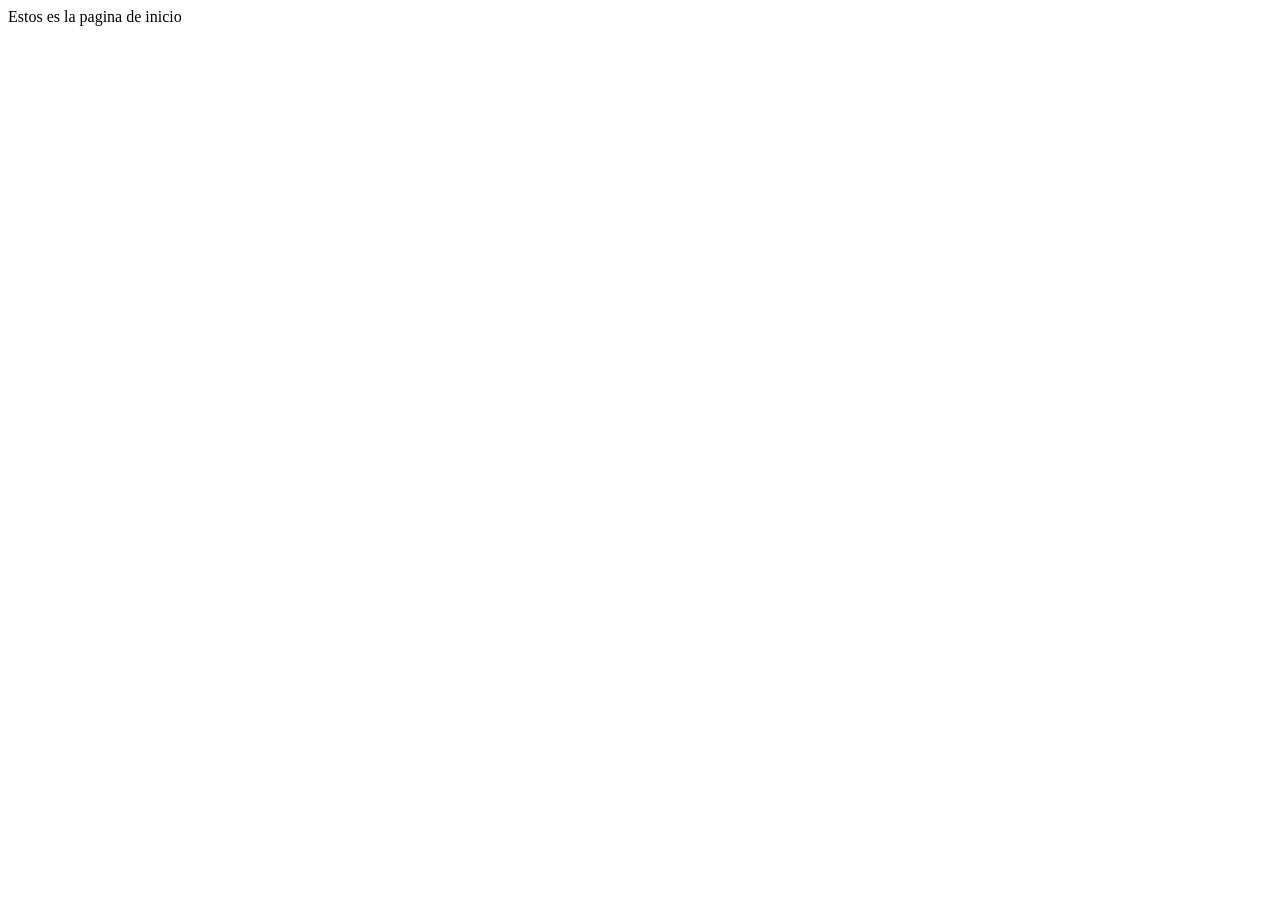
==== src/index.html @ 05f79387 "Preparado bas para paguina del robot" ====
<!DOCTYPE html>
<html lang="en">
<head>
  <meta charset="UTF-8">
  <meta name="viewport" content="width=device-width, initial-scale=1.0">
  <title>Document</title>
</head>
<body>
    Estos es la pagina de inicio
</body>
</html>
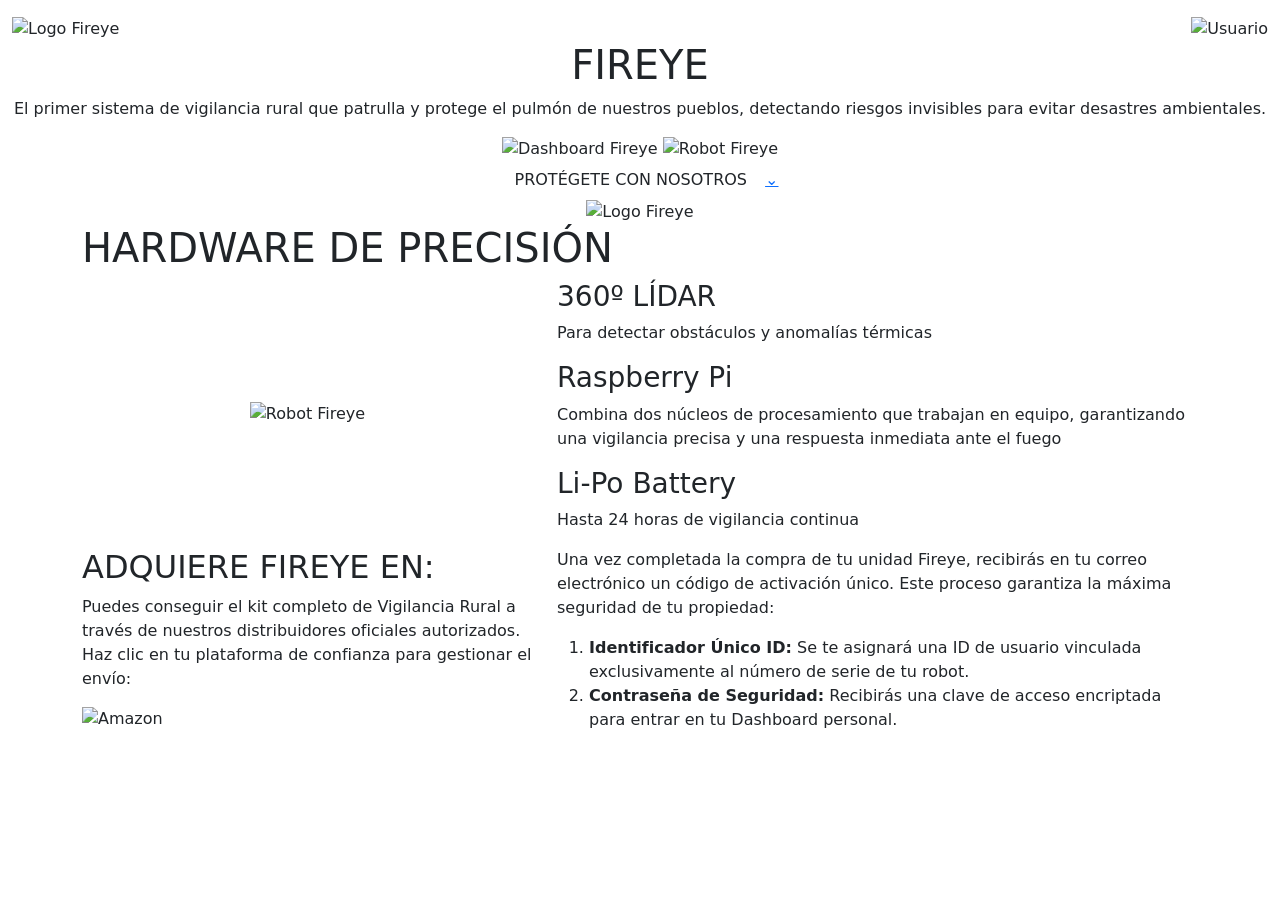
==== commit 6326fa87: "index corregido" ====
--- a/src/index.html
+++ b/src/index.html
@@ -1,11 +1,163 @@
 <!DOCTYPE html>
-<html lang="en">
+<html lang="es">
 <head>
   <meta charset="UTF-8">
   <meta name="viewport" content="width=device-width, initial-scale=1.0">
-  <title>Document</title>
+  <title>Fireye</title>
+
+  <!-- Bootstrap -->
+  <link
+    href="https://cdn.jsdelivr.net/npm/bootstrap@5.3.3/dist/css/bootstrap.min.css"
+    rel="stylesheet"
+  >
+
+  <!-- Google Font -->
+  <link rel="preconnect" href="https://fonts.googleapis.com">
+  <link rel="preconnect" href="https://fonts.gstatic.com" crossorigin>
+  <link
+    href="https://fonts.googleapis.com/css2?family=Orbitron:wght@500;700;800&family=Rajdhani:wght@400;500;600;700&display=swap"
+    rel="stylesheet"
+  >
+
+  <!-- CSS propio -->
+  <link rel="stylesheet" href="../css/indexcss.css">
 </head>
 <body>
-    Estos es la pagina de inicio
+
+  <div class="page-wrapper container-fluid py-3">
+    <div class="main-panel mx-auto">
+
+      <!-- Cabecera -->
+      <header class="top-bar d-flex justify-content-between align-items-start">
+        <div class="eye-logo-wrap">
+          <img src="../img/logoFireyeNegro.png" alt="Logo Fireye" class="eye-logo">
+        </div>
+
+        <div class="user-icon-wrap">
+          <img src="../img/bell-svgrepo-com.svg" alt="Usuario" class="user-icon">
+        </div>
+      </header>
+
+      <!-- Marca -->
+      <section class="brand-section text-center">
+        <h1 class="brand-title">
+          FIR<span class="brand-e">E</span>YE
+        </h1>
+
+        <p class="brand-subtitle mx-auto">
+          El primer sistema de vigilancia rural que patrulla y protege el pulmón de nuestros pueblos,
+          detectando riesgos invisibles para evitar desastres ambientales.
+        </p>
+      </section>
+
+      <!-- Fondo rojo unificado -->
+      <section class="red-shape-section">
+
+        <!-- Parte superior -->
+        <div class="hero-zone">
+          <div class="container">
+            <div class="row justify-content-center hero-row">
+                 <div class="col-lg-8 text-center position-relative">
+
+            
+              <img src="../img/dashboard-mockup.png"
+                alt="Dashboard Fireye"
+                class="hero-dashboard img-fluid">
+
+              
+                <img src="../img/robot.png"
+                  alt="Robot Fireye"
+                  class="hero-robot">
+
+                </div>
+            </div>
+
+            <div class="text-center hero-cta">
+              <a href="#" class="btn protect-btn">PROTÉGETE CON NOSOTROS</a>
+              <a href="#hardware" class="arrow-down">⌄</a>
+            </div>
+          </div>
+        </div>
+
+        <!-- Parte inferior -->
+        <div class="hardware-zone">
+          <div class="container">
+              
+            <div class="hardware-header text-center">
+              <img src="../img/logoFireyeNegro.png" alt="Logo Fireye" class="hardware-eye">
+            </div>
+             <h1 id="hardware" class="hardware-title hardware-title-absolute">
+                     HARDWARE DE PRECISIÓN
+              </h1>
+
+            <div class="row align-items-center hardware-content">
+              <div class="col-lg-5 text-center">
+                <img src="../img/robot.png" alt="Robot Fireye" class="hardware-robot img-fluid">
+              </div>
+
+              <div class="col-lg-7">
+                <div class="hardware-item lidar">
+                  <h3>360º LÍDAR</h3>
+                  <p>Para detectar obstáculos y anomalías térmicas</p>
+                </div>
+               <div class="hardware-item raspberry">
+                  <h3>Raspberry Pi</h3>
+                  <p>
+                    Combina dos núcleos de procesamiento que trabajan en equipo,
+                    garantizando una vigilancia precisa y una respuesta inmediata ante el fuego
+                  </p>
+                </div>
+                <div class="hardware-item battery">
+                  <h3>Li-Po Battery</h3>
+                  <p>Hasta 24 horas de vigilancia continua</p>
+                </div>
+              </div>
+            </div>
+          </div>
+        </div>
+
+      </section>
+
+      <!-- Parte inferior blanca -->
+      <section class="info-section">
+        <div class="container">
+          <div class="row gy-4">
+            <div class="col-lg-5">
+              <h2 class="info-title">ADQUIERE FIREYE EN:</h2>
+              <p class="info-text">
+                Puedes conseguir el kit completo de Vigilancia Rural a través de nuestros
+                distribuidores oficiales autorizados. Haz clic en tu plataforma de confianza
+                para gestionar el envío:
+              </p>
+
+              <div class="store-box">
+                <img src="../img/amazon-icon.png" alt="Amazon" class="store-icon">
+              </div>
+            </div>
+
+            <div class="col-lg-7">
+              <p class="info-text">
+                Una vez completada la compra de tu unidad Fireye, recibirás en tu correo electrónico
+                un código de activación único. Este proceso garantiza la máxima seguridad de tu propiedad:
+              </p>
+
+              <ol class="info-list">
+                <li>
+                  <strong>Identificador Único ID:</strong>
+                  Se te asignará una ID de usuario vinculada exclusivamente al número de serie de tu robot.
+                </li>
+                <li>
+                  <strong>Contraseña de Seguridad:</strong>
+                  Recibirás una clave de acceso encriptada para entrar en tu Dashboard personal.
+                </li>
+              </ol>
+            </div>
+          </div>
+        </div>
+      </section>
+
+    </div>
+  </div>
+
 </body>
 </html>
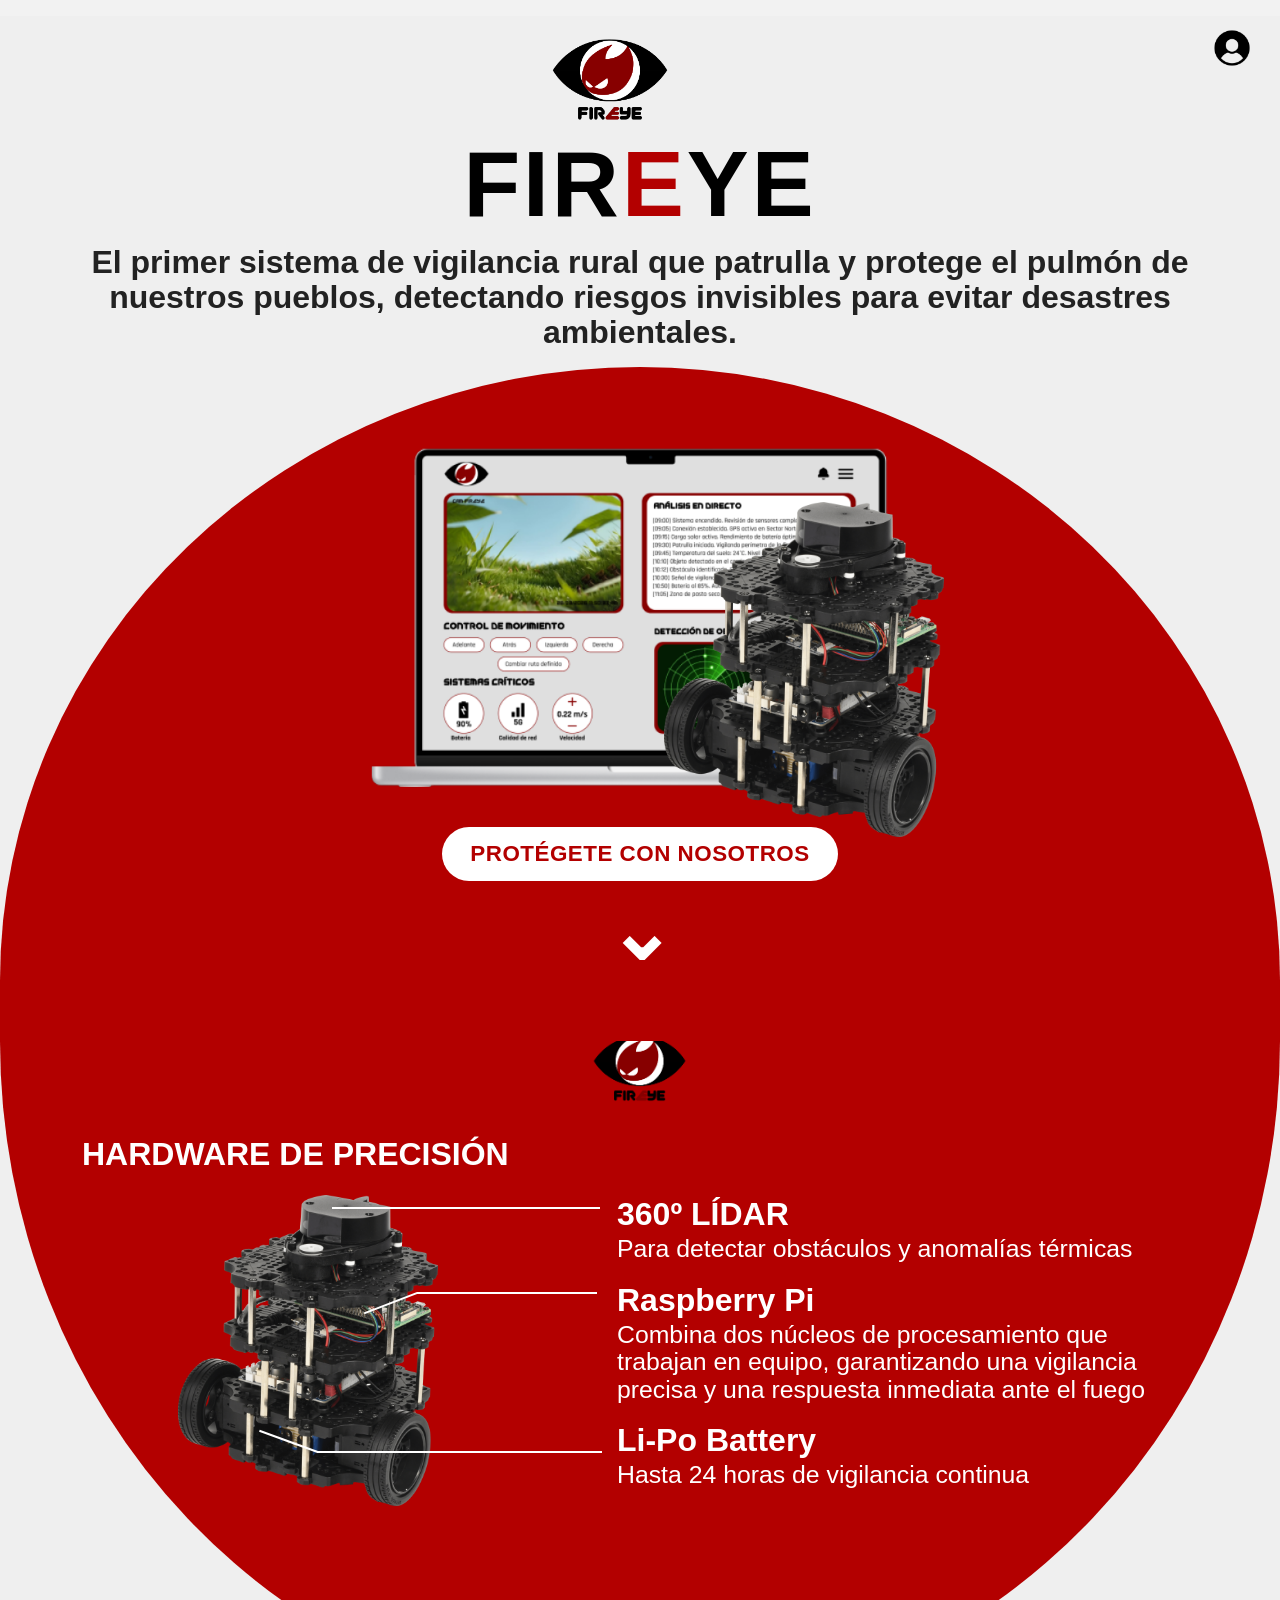
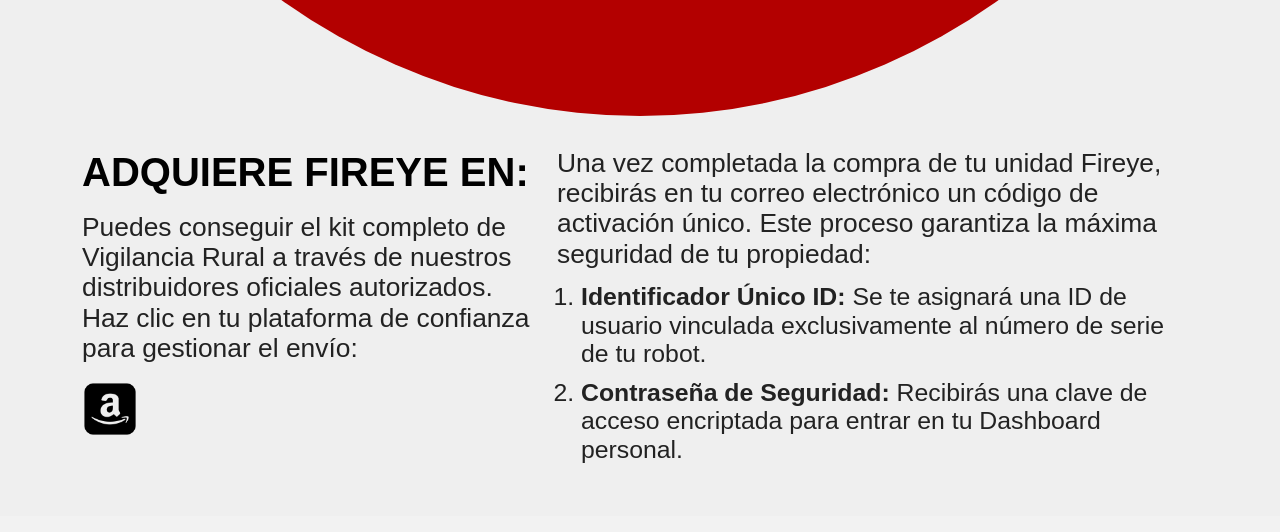
==== commit a1f77220: "fix index fix index" ====
--- a/src/index.html
+++ b/src/index.html
@@ -20,7 +20,7 @@
   >
 
   <!-- CSS propio -->
-  <link rel="stylesheet" href="../css/indexcss.css">
+  <link rel="stylesheet" href="css/indexcss.css">
 </head>
 <body>
 
@@ -30,11 +30,13 @@
       <!-- Cabecera -->
       <header class="top-bar d-flex justify-content-between align-items-start">
         <div class="eye-logo-wrap">
-          <img src="../img/logoFireyeNegro.png" alt="Logo Fireye" class="eye-logo">
+          <img src="img/logoFireyeNegro.png" alt="Logo Fireye" class="eye-logo">
         </div>
 
         <div class="user-icon-wrap">
-          <img src="../img/bell-svgrepo-com.svg" alt="Usuario" class="user-icon">
+            <a href="html/login.html">
+          <img src="img/user.png" alt="Usuario" class="user-icon">
+            </a>
         </div>
       </header>
 
@@ -60,12 +62,12 @@
                  <div class="col-lg-8 text-center position-relative">
 
             
-              <img src="../img/dashboard-mockup.png"
+              <img src="img/dashboard-mockup.png"
                 alt="Dashboard Fireye"
                 class="hero-dashboard img-fluid">
 
               
-                <img src="../img/robot.png"
+                <img src="img/robot.png"
                   alt="Robot Fireye"
                   class="hero-robot">
 
@@ -84,7 +86,7 @@
           <div class="container">
               
             <div class="hardware-header text-center">
-              <img src="../img/logoFireyeNegro.png" alt="Logo Fireye" class="hardware-eye">
+              <img src="img/logoFireyeNegro.png" alt="Logo Fireye" class="hardware-eye">
             </div>
              <h1 id="hardware" class="hardware-title hardware-title-absolute">
                      HARDWARE DE PRECISIÓN
@@ -92,7 +94,7 @@
 
             <div class="row align-items-center hardware-content">
               <div class="col-lg-5 text-center">
-                <img src="../img/robot.png" alt="Robot Fireye" class="hardware-robot img-fluid">
+                <img src="img/robot.png" alt="Robot Fireye" class="hardware-robot img-fluid">
               </div>
 
               <div class="col-lg-7">
@@ -131,7 +133,7 @@
               </p>
 
               <div class="store-box">
-                <img src="../img/amazon-icon.png" alt="Amazon" class="store-icon">
+                <img src="img/amazon-icon.png" alt="Amazon" class="store-icon">
               </div>
             </div>
 
--- a/src/css/indexcss.css
+++ b/src/css/indexcss.css
@@ -0,0 +1,502 @@
+* {
+  box-sizing: border-box;
+}
+
+body {
+  margin: 0;
+  background-color: #f2f2f2;
+  font-family: 'Rajdhani', sans-serif;
+  color: #111;
+}
+
+.page-wrapper {
+  padding-left: 0;
+  padding-right: 0;
+}
+
+.main-panel {
+  width: 100%;
+  max-width: nonepx;
+  background-color: #efefef;
+  margin: 0 auto;
+  padding: 12px 0 0 0;
+  overflow: hidden;
+}
+
+/* Texto pequeño superior */
+.small-title {
+  font-size: 2rem;
+  font-weight: 500;
+  color: #7a7a7a;
+  padding-left: 28px;
+  margin-bottom: 8px;
+}
+
+/* Cabecera */
+.top-bar {
+  padding: 0 28px;
+  margin-bottom: 8px;
+}
+
+.eye-logo-wrap {
+  flex: 1;
+  display: flex;
+  justify-content: center;
+}
+
+.eye-logo {
+  width: 125px;
+  height: auto;
+}
+
+.user-icon-wrap {
+  width: 60px;
+  display: flex;
+  justify-content: flex-end;
+}
+
+.user-icon {
+  width: 40px;
+  height: 40px;
+  object-fit: contain;
+}
+
+/* Marca */
+.brand-section {
+  padding: 0 20px;
+  margin-bottom: 10px;
+}
+
+.brand-title {
+  font-family: 'Orbitron', sans-serif;
+  font-size: 5.8rem;
+  line-height: 1;
+  font-weight: 800;
+  margin: 0;
+  letter-spacing: 3px;
+  color: #000;
+}
+
+.brand-e {
+  color: #b30000;
+}
+
+.brand-subtitle {
+  margin-top: 14px;
+  font-size: 2rem;
+  font-weight: 700;
+  line-height: 1.1;
+  color: #222;
+}
+
+/* Zona roja unificada */
+.red-shape-section {
+  position: relative;
+  margin-top: 10px;
+}
+
+/* Parte superior roja */
+.hero-zone {
+  position: relative;
+  background-color: #b30000;
+  margin: 0 auto;
+  width: 100%;
+  min-height: 75vh;
+  border-top-left-radius: 55% 100%;
+  border-top-right-radius: 55% 100%;
+  border-bottom-left-radius: 0;
+  border-bottom-right-radius: 0;
+  padding-top: 70px;
+  padding-bottom: 40px;
+}
+
+/* Parte inferior roja */
+.hardware-zone {
+  position: relative;
+  background-color: #b30000;
+  width: 100%;
+  min-height: 75vh;
+  margin-top: -1px;
+  border-top-left-radius: 0;
+  border-top-right-radius: 0;
+  border-bottom-left-radius: 50% 100%;
+  border-bottom-right-radius: 50% 100%;
+  padding-top: 70px;
+  padding-bottom: 40px;
+  overflow: hidden;
+}
+
+
+.hardware-zone .container,
+.hero-zone .container {
+  position: relative;
+  z-index: 2;
+}
+
+/* Hero */
+.hero-row .col-lg-8 {
+  position: relative;
+}
+
+.hero-dashboard {
+  position: relative;
+  z-index: 1;
+  max-width: 600px;
+  width: 100%;
+}
+
+.hero-robot {
+  position: absolute;
+  right: 10%;
+  bottom: -40px;
+  width: 280px;
+  z-index: 5;
+}
+
+.hero-cta {
+  margin-top: 10px;
+}
+
+.protect-btn {
+  background-color: #ffffff;
+  color: #b30000;
+  border: none;
+  border-radius: 30px;
+  padding: 10px 28px;
+  font-family: 'Orbitron', sans-serif;
+  font-weight: 800;
+  font-size: 1.4rem;
+  letter-spacing: 0.5px;
+  margin-top: 20px;
+}
+
+.protect-btn:hover {
+  background-color: #f7f7f7;
+  color: #8f0000;
+}
+
+.arrow-down {
+  color: #ffffff;
+  font-size: 5rem;
+  line-height: 1;
+  margin-top: -12px;
+  font-weight: 700;
+}
+
+/* Hardware */
+.hardware-header {
+  margin-bottom: 20px;
+}
+
+.hardware-eye {
+  width: 100px;
+  height: auto;
+  margin-top: -110px;
+}
+
+.hardware-content {
+  color: white;
+  position: relative;
+
+}
+
+.hardware-robot {
+  max-width: 260px;
+  width: 100%;
+}
+
+.hardware-title {
+  font-family: 'Orbitron', sans-serif;
+  font-size: 2rem;
+  font-weight: 800;
+  margin-bottom: 22px;
+  color: #fff;
+  margin-top: -20px;
+}
+
+.hardware-item {
+  margin-bottom: 18px;
+}
+
+.hardware-item h3 {
+  font-size: 2rem;
+  font-weight: 700;
+  margin-bottom: 2px;
+  color: #fff;
+}
+
+.hardware-item p {
+  font-size: 1.55rem;
+  line-height: 1.1;
+  margin: 0;
+  color: #fff;
+}
+
+/* Parte inferior blanca */
+.info-section {
+  padding: 42px 34px 36px 34px;
+  background-color: #efefef;
+  margin-top: -10px;
+}
+
+.info-title {
+  font-family: 'Orbitron', sans-serif;
+  font-size: 2.5rem;
+  font-weight: 800;
+  color: #000;
+  margin-bottom: 16px;
+}
+
+.info-text {
+  font-size: 1.65rem;
+  font-weight: 500;
+  line-height: 1.15;
+  color: #222;
+  margin-bottom: 14px;
+}
+
+.info-list {
+  padding-left: 24px;
+  margin-top: 10px;
+}
+
+.info-list li {
+  font-size: 1.55rem;
+  line-height: 1.15;
+  margin-bottom: 10px;
+  color: #222;
+}
+
+.store-box {
+  margin-top: 18px;
+}
+
+.store-icon {
+  width: 56px;
+  height: 56px;
+  object-fit: contain;
+
+}
+
+.hardware-item {
+  position: relative;
+  margin-left: 60px;
+}
+.hardware-item.lidar::before {/* 第一条横线*/
+  content: "";
+  position: absolute;
+  left: -285px;
+  top: 12px;
+  width: 268px;
+  height: 2px;
+  background: white;
+}
+.hardware-item.raspberry::before {/* 第二条横线*/
+  content: "";
+  position: absolute;
+  left: -200px;
+  top: 11px;
+  width: 180px;
+  height: 2px;
+  background: white;
+}
+.hardware-item.battery::before {/* 第三条横线*/
+  content: "";
+  position: absolute;
+  left: -300px;
+  top: 30px;
+  width: 285px;
+  height: 2px;
+  background: white;
+}
+.hardware-item.raspberry::after {/* 第二条斜线段*/
+  content: "";
+  position: absolute;
+  left: -200px;
+  top: 11px;
+  width: 2px;
+  height: 57px;
+  background: white;
+
+  transform: rotate(69deg);   
+  transform-origin: top left; 
+}
+.hardware-item.battery::after {/* 第三条斜线段*/
+  content: "";
+  position: absolute;
+  left: -299px;
+  top: 30px;
+  width: 2px;
+  height: 62px;
+  background: white;
+
+  transform: rotate(110deg);   
+  transform-origin: top left; 
+}
+
+/* Responsive */
+@media (max-width: 1200px) {
+  .brand-title {
+    font-size: 4.8rem;
+  }
+
+  .brand-subtitle {
+    font-size: 1.6rem;
+    max-width: 860px;
+  }
+
+  .hardware-title {
+    font-size: 2.2rem;
+  }
+
+  .hardware-item h3 {
+    font-size: 1.7rem;
+  }
+
+  .hardware-item p,
+  .info-text,
+  .info-list li {
+    font-size: 1.35rem;
+  }
+}
+
+@media (max-width: 992px) {
+  .small-title {
+    font-size: 1.4rem;
+    padding-left: 18px;
+  }
+
+  .brand-title {
+    font-size: 3.8rem;
+  }
+
+  .brand-subtitle {
+    font-size: 1.2rem;
+  }
+
+  .top-bar {
+    padding: 0 18px;
+  }
+
+  .hero-zone {
+    min-height: auto;
+    padding-top: 40px;
+  }
+
+  .hardware-zone {
+    min-height: auto;
+    padding-bottom: 50px;
+  }
+
+  .hero-dashboard {
+    max-width: 420px;
+  }
+
+  .hero-robot {
+    max-width: 220px;
+    margin-top: 20px;
+  }
+
+  .hardware-robot {
+    max-width: 210px;
+    margin-bottom: 24px;
+     position: relative;
+  z-index: 5;
+  }
+
+  .hardware-title {
+    text-align: center;
+  }
+
+  .hardware-item {
+    text-align: center;
+  }
+
+  .info-section {
+    padding: 28px 20px 28px 20px;
+  }
+}
+
+@media (max-width: 576px) {
+  .main-panel {
+    width: 100%;
+  }
+
+  .small-title {
+    font-size: 1rem;
+  }
+
+  .eye-logo {
+    width: 120px;
+  }
+
+  .user-icon {
+    width: 30px;
+    height: 30px;
+  }
+
+  .brand-title {
+    font-size: 2.4rem;
+  }
+
+  .brand-subtitle {
+    font-size: 1rem;
+    line-height: 1.2;
+  }
+
+  .protect-btn {
+    font-size: 0.95rem;
+    padding: 10px 18px;
+  }
+
+  .arrow-down {
+    font-size: 3rem;
+  }
+
+  .hardware-title {
+    font-size: 1.5rem;
+  }
+
+  .hardware-item h3 {
+    font-size: 1.2rem;
+  }
+
+  .hardware-item p,
+  .info-text,
+  .info-list li {
+    font-size: 1rem;
+  }
+
+  .info-title {
+    font-size: 1.4rem;
+  }
+}
+html {
+  scroll-behavior: smooth;
+}
+.arrow-down {
+  display: inline-block;
+  color: #ffffff;
+  font-size: 5rem;
+  line-height: 1;
+  margin-top: -12px;
+  font-weight: 700;
+  text-decoration: none;
+  cursor: pointer;
+  transition: transform 0.2s ease, opacity 0.2s ease;
+}
+
+.arrow-down:hover {
+  transform: translateY(6px);
+  opacity: 0.7;
+}
+.hero-cta {
+  margin-top: 10px;
+
+  display: flex;
+  flex-direction: column;
+  align-items: center;
+}
+.arrow-down {
+  margin-top: 12px; /* 控制按钮和箭头间距 */
+}
